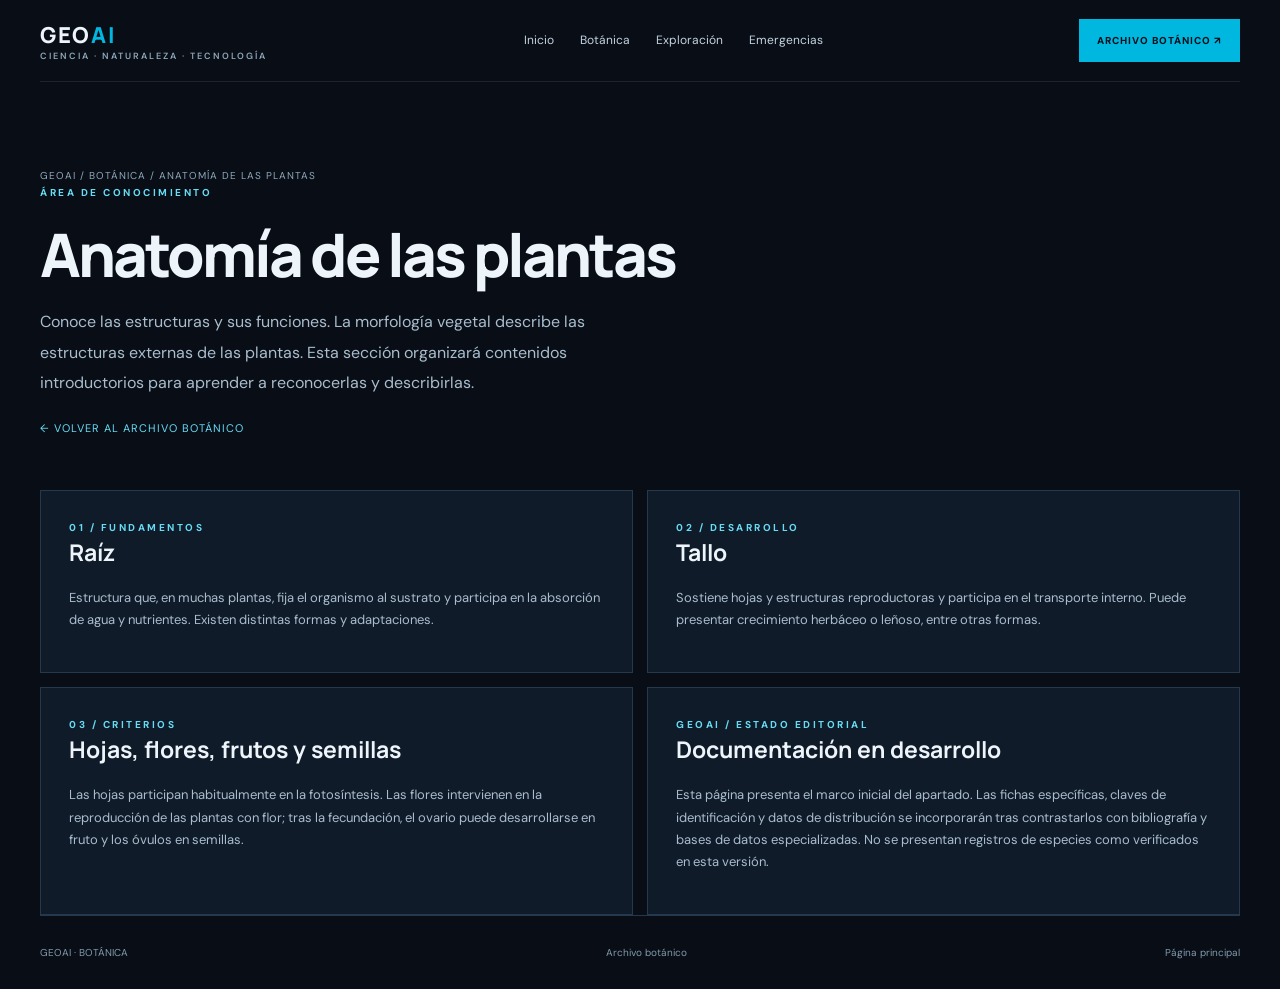
==== botanica-anatomia.html @ 945f8188 "Add botanical page: Anatomía de las plantas" ====
<!doctype html><html lang="es"><head><meta charset="utf-8"><meta name="viewport" content="width=device-width,initial-scale=1"><meta name="theme-color" content="#080d16"><meta name="description" content="GEOAI Botánica — Anatomía de las plantas."><title>Anatomía de las plantas | GEOAI Botánica</title><link rel="stylesheet" href="botanica.css"></head><body><div class="wrap"><header class="top"><a class="brand" href="index.html">GEO<span>AI</span><small>CIENCIA · NATURALEZA · TECNOLOGÍA</small></a><nav class="nav"><a href="index.html">Inicio</a><a href="botanica.html">Botánica</a><a href="index.html#field-explorer">Exploración</a><a href="index.html#emergencias">Emergencias</a></nav><a class="top-cta" href="botanica.html">ARCHIVO BOTÁNICO ↗</a></header><main><section class="detail-hero"><div class="crumb">GEOAI / BOTÁNICA / ANATOMÍA DE LAS PLANTAS</div><div class="eyebrow">ÁREA DE CONOCIMIENTO</div><h1>Anatomía de las plantas</h1><p class="lead">Conoce las estructuras y sus funciones. La morfología vegetal describe las estructuras externas de las plantas. Esta sección organizará contenidos introductorios para aprender a reconocerlas y describirlas.</p><a class="back" href="botanica.html">← VOLVER AL ARCHIVO BOTÁNICO</a></section><section class="detail-grid"><article class="content-panel"><div class="eyebrow">01 / FUNDAMENTOS</div><h2>Raíz</h2><p>Estructura que, en muchas plantas, fija el organismo al sustrato y participa en la absorción de agua y nutrientes. Existen distintas formas y adaptaciones.</p></article><article class="content-panel"><div class="eyebrow">02 / DESARROLLO</div><h2>Tallo</h2><p>Sostiene hojas y estructuras reproductoras y participa en el transporte interno. Puede presentar crecimiento herbáceo o leñoso, entre otras formas.</p></article><article class="content-panel"><div class="eyebrow">03 / CRITERIOS</div><h2>Hojas, flores, frutos y semillas</h2><p>Las hojas participan habitualmente en la fotosíntesis. Las flores intervienen en la reproducción de las plantas con flor; tras la fecundación, el ovario puede desarrollarse en fruto y los óvulos en semillas.</p></article><article class="content-panel"><div class="eyebrow">GEOAI / ESTADO EDITORIAL</div><h2>Documentación en desarrollo</h2><p>Esta página presenta el marco inicial del apartado. Las fichas específicas, claves de identificación y datos de distribución se incorporarán tras contrastarlos con bibliografía y bases de datos especializadas. No se presentan registros de especies como verificados en esta versión.</p></article></section></main><footer class="footer"><span>GEOAI · BOTÁNICA</span><a href="botanica.html">Archivo botánico</a><a href="index.html">Página principal</a></footer></div></body></html>
---- botanica.css ----
@import url('https://fonts.googleapis.com/css2?family=DM+Sans:wght@400;500;600;700&family=Manrope:wght@400;500;600;700;800&display=swap');
:root{--bg:#080d16;--panel:#101b29;--panel2:#142538;--line:#24394d;--text:#edf5fb;--muted:#a9bdcd;--cyan:#00b7df;--cyan2:#67ddf5}
*{box-sizing:border-box}html{scroll-behavior:smooth}body{margin:0;background:var(--bg);color:var(--text);font:15px/1.7 "DM Sans",sans-serif}a{color:inherit;text-decoration:none}.wrap{width:min(1200px,calc(100% - 48px));margin:auto}.top{height:82px;border-bottom:1px solid #ffffff18;display:flex;align-items:center;justify-content:space-between;gap:24px}.brand{font:800 22px Manrope,sans-serif;letter-spacing:2px}.brand span{color:var(--cyan)}.brand small{display:block;color:#8ea8bc;font:600 9px "DM Sans";letter-spacing:2px}.nav{display:flex;gap:26px;color:#c4d3df;font-size:12px}.nav a:hover,.back:hover{color:var(--cyan2)}.top-cta,.button{display:inline-flex;align-items:center;justify-content:center;padding:12px 17px;background:var(--cyan);color:#04111b;font-size:10px;font-weight:800;letter-spacing:1px;border:1px solid var(--cyan);transition:.2s}.top-cta:hover,.button:hover{background:var(--cyan2);transform:translateY(-2px)}.hero{position:relative;min-height:570px;display:grid;grid-template-columns:1.05fr .95fr;align-items:center;gap:48px;padding:75px 0}.hero:after{content:"";position:absolute;z-index:-1;right:-12vw;top:5%;width:65%;height:90%;background:radial-gradient(ellipse,#007da533,transparent 68%)}.eyebrow{font-size:10px;font-weight:700;letter-spacing:2.5px;color:var(--cyan2)}h1,h2,h3,p{margin-top:0}h1{font:800 clamp(44px,6vw,76px)/1.04 Manrope,sans-serif;letter-spacing:-3px;margin:22px 0}.hero h1 span{color:var(--cyan)}.lead{max-width:580px;color:var(--muted);font-size:16px;line-height:1.9}.actions{display:flex;gap:12px;flex-wrap:wrap;margin-top:30px}.button.secondary{background:transparent;color:var(--text);border-color:#527087}.hero-image{min-height:390px;border:1px solid #5ad7f044;background:linear-gradient(180deg,#08111b22,#08111bcc),url('https://images.unsplash.com/photo-1518531933037-91b2f5f229cc?auto=format&fit=crop&w=1200&q=85') center/cover;box-shadow:0 25px 80px #0008;position:relative}.hero-image:after{content:"GEOAI / BOTANICAL RESEARCH";position:absolute;bottom:20px;left:22px;color:#dff8ff;font-size:9px;letter-spacing:2px}.stats{display:grid;grid-template-columns:repeat(3,1fr);border-block:1px solid var(--line);padding:20px 0;margin:10px 0 0}.stats div{padding:0 22px;border-right:1px solid var(--line)}.stats div:first-child{padding-left:0}.stats div:last-child{border:0}.stats b{display:block;font:700 22px Manrope;color:var(--cyan2)}.stats span{font-size:10px;color:var(--muted);letter-spacing:1px}.section{padding:86px 0}.section-head{display:flex;justify-content:space-between;align-items:end;gap:30px;margin-bottom:28px}.section h2{font:800 clamp(30px,4vw,46px)/1.12 Manrope;letter-spacing:-1.5px;margin:10px 0}.section-head p{max-width:440px;color:var(--muted);font-size:13px;margin:0}.modules{display:grid;grid-template-columns:repeat(3,1fr);gap:15px}.module{min-height:280px;background:linear-gradient(145deg,#142538,#0c1521);border:1px solid var(--line);padding:24px;display:flex;flex-direction:column;position:relative;overflow:hidden;transition:.25s}.module:before{content:"";position:absolute;width:170px;height:170px;border:1px solid #00b7df22;border-radius:50%;right:-80px;top:-70px;box-shadow:0 0 0 22px #00b7df08,0 0 0 45px #00b7df05}.module:hover{border-color:var(--cyan);transform:translateY(-5px);background:linear-gradient(145deg,#19364b,#0c1521)}.module .num{font-size:10px;color:var(--cyan2);letter-spacing:2px}.module h3{font:700 22px Manrope;margin:24px 0 10px}.module p{color:var(--muted);font-size:12px;max-width:300px}.module strong{margin-top:auto;color:var(--cyan2);font-size:10px;letter-spacing:1px}.banner{padding:30px;background:linear-gradient(110deg,#10334a,#0d1b2a);border:1px solid #1d526b;display:flex;align-items:center;justify-content:space-between;gap:30px}.banner p{color:#c1d4e1;margin:8px 0 0;font-size:12px}.banner h3{font:700 23px Manrope;margin:0}.note{border-left:2px solid var(--cyan);padding:14px 18px;background:#0e1b29;color:var(--muted);font-size:12px;margin-top:26px}.footer{border-top:1px solid var(--line);padding:28px 0;color:#829bad;font-size:10px;display:flex;justify-content:space-between;gap:20px}.detail-hero{padding:85px 0 50px;max-width:850px}.detail-hero h1{font-size:clamp(38px,5vw,60px)}.content-panel{background:var(--panel);border:1px solid var(--line);padding:28px;margin:20px 0}.content-panel h2{font:700 23px Manrope}.content-panel p,.content-panel li{color:var(--muted);font-size:13px}.back{color:var(--cyan2);font-size:11px;letter-spacing:1px}.detail-grid{display:grid;grid-template-columns:repeat(2,1fr);gap:14px}.detail-grid .content-panel{margin:0}.crumb{font-size:10px;color:#8fa9bd;letter-spacing:1px}@media(max-width:800px){.nav{display:none}.hero{grid-template-columns:1fr;padding:55px 0}.hero-image{min-height:300px;grid-row:1}.modules{grid-template-columns:1fr 1fr}.section-head,.banner{align-items:flex-start;flex-direction:column}.stats div{padding:0 10px}.wrap{width:min(100% - 36px,1200px)}}@media(max-width:520px){.modules,.detail-grid{grid-template-columns:1fr}.stats b{font-size:17px}.stats span{font-size:8px}.top-cta{display:none}.section{padding:62px 0}.footer{flex-direction:column}}
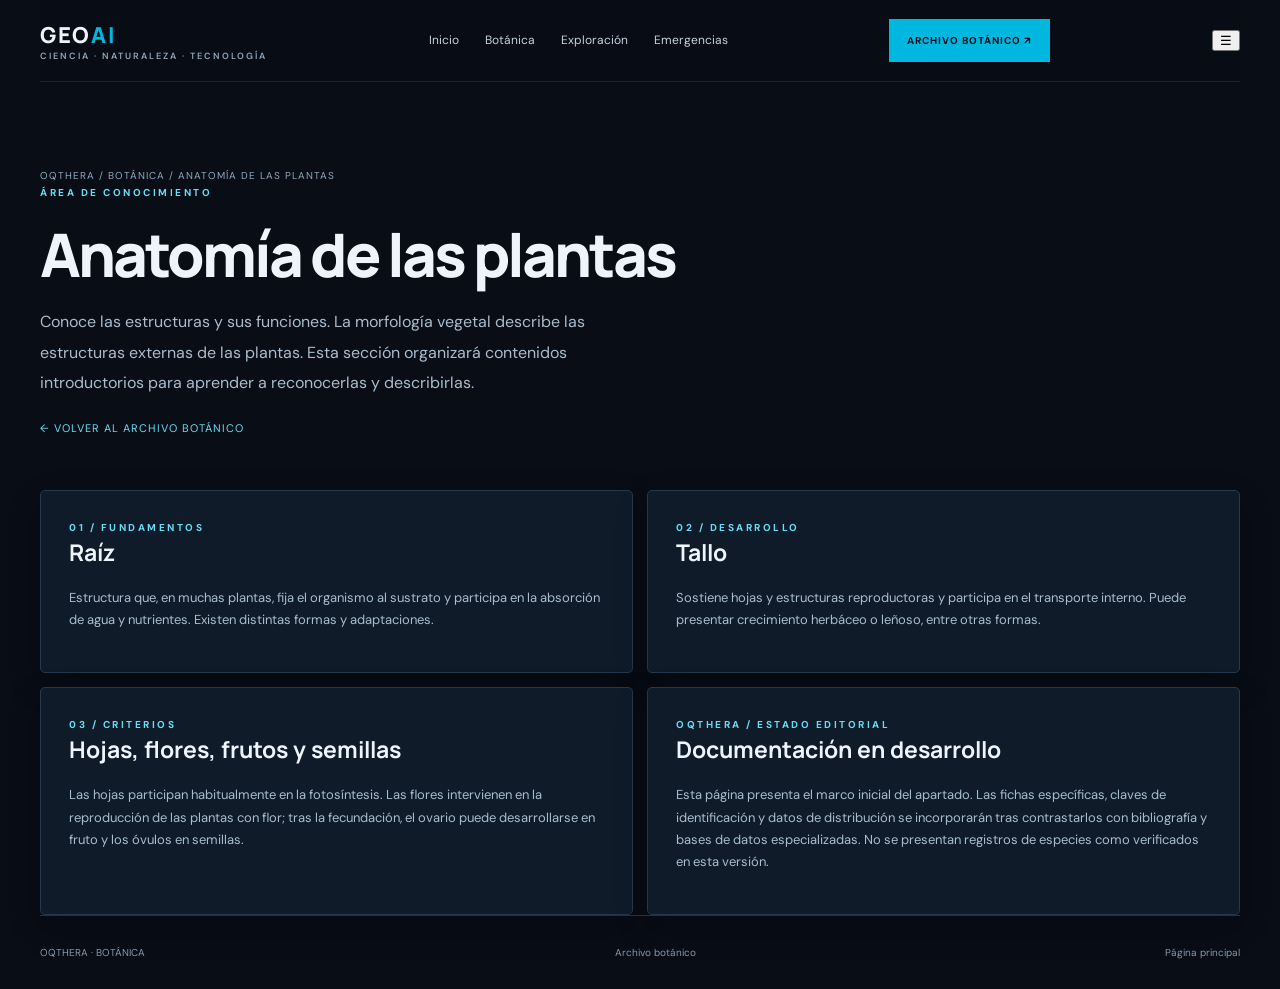
==== commit eab4f963: "Rebrand botanical detail page to OQTHERA" ====
--- a/botanica-anatomia.html
+++ b/botanica-anatomia.html
@@ -1 +1 @@
-<!doctype html><html lang="es"><head><meta charset="utf-8"><meta name="viewport" content="width=device-width,initial-scale=1"><meta name="theme-color" content="#080d16"><meta name="description" content="GEOAI Botánica — Anatomía de las plantas."><title>Anatomía de las plantas | GEOAI Botánica</title><link rel="stylesheet" href="botanica.css"></head><body><div class="wrap"><header class="top"><a class="brand" href="index.html">GEO<span>AI</span><small>CIENCIA · NATURALEZA · TECNOLOGÍA</small></a><nav class="nav"><a href="index.html">Inicio</a><a href="botanica.html">Botánica</a><a href="index.html#field-explorer">Exploración</a><a href="index.html#emergencias">Emergencias</a></nav><a class="top-cta" href="botanica.html">ARCHIVO BOTÁNICO ↗</a></header><main><section class="detail-hero"><div class="crumb">GEOAI / BOTÁNICA / ANATOMÍA DE LAS PLANTAS</div><div class="eyebrow">ÁREA DE CONOCIMIENTO</div><h1>Anatomía de las plantas</h1><p class="lead">Conoce las estructuras y sus funciones. La morfología vegetal describe las estructuras externas de las plantas. Esta sección organizará contenidos introductorios para aprender a reconocerlas y describirlas.</p><a class="back" href="botanica.html">← VOLVER AL ARCHIVO BOTÁNICO</a></section><section class="detail-grid"><article class="content-panel"><div class="eyebrow">01 / FUNDAMENTOS</div><h2>Raíz</h2><p>Estructura que, en muchas plantas, fija el organismo al sustrato y participa en la absorción de agua y nutrientes. Existen distintas formas y adaptaciones.</p></article><article class="content-panel"><div class="eyebrow">02 / DESARROLLO</div><h2>Tallo</h2><p>Sostiene hojas y estructuras reproductoras y participa en el transporte interno. Puede presentar crecimiento herbáceo o leñoso, entre otras formas.</p></article><article class="content-panel"><div class="eyebrow">03 / CRITERIOS</div><h2>Hojas, flores, frutos y semillas</h2><p>Las hojas participan habitualmente en la fotosíntesis. Las flores intervienen en la reproducción de las plantas con flor; tras la fecundación, el ovario puede desarrollarse en fruto y los óvulos en semillas.</p></article><article class="content-panel"><div class="eyebrow">GEOAI / ESTADO EDITORIAL</div><h2>Documentación en desarrollo</h2><p>Esta página presenta el marco inicial del apartado. Las fichas específicas, claves de identificación y datos de distribución se incorporarán tras contrastarlos con bibliografía y bases de datos especializadas. No se presentan registros de especies como verificados en esta versión.</p></article></section></main><footer class="footer"><span>GEOAI · BOTÁNICA</span><a href="botanica.html">Archivo botánico</a><a href="index.html">Página principal</a></footer></div></body></html>+<!doctype html><html lang="es"><head><meta charset="utf-8"><meta name="viewport" content="width=device-width,initial-scale=1"><meta name="theme-color" content="#080d16"><meta name="description" content="OQTHERA Botánica — Anatomía de las plantas."><title>Anatomía de las plantas | OQTHERA Botánica</title><link rel="stylesheet" href="botanica.css?v=5"></head><body class="botany botany-detail"><div class="wrap"><header class="top"><a class="brand" href="index.html">GEO<span>AI</span><small>CIENCIA · NATURALEZA · TECNOLOGÍA</small></a><nav class="nav"><a href="index.html">Inicio</a><a href="botanica.html">Botánica</a><a href="index.html#field-explorer">Exploración</a><a href="index.html#emergencias">Emergencias</a></nav><a class="top-cta" href="botanica.html">ARCHIVO BOTÁNICO ↗</a><button id="menu" aria-label="Abrir menú" aria-expanded="false">☰</button></header><main><section class="detail-hero"><div class="crumb">OQTHERA / BOTÁNICA / ANATOMÍA DE LAS PLANTAS</div><div class="eyebrow">ÁREA DE CONOCIMIENTO</div><h1>Anatomía de las plantas</h1><p class="lead">Conoce las estructuras y sus funciones. La morfología vegetal describe las estructuras externas de las plantas. Esta sección organizará contenidos introductorios para aprender a reconocerlas y describirlas.</p><a class="back" href="botanica.html">← VOLVER AL ARCHIVO BOTÁNICO</a></section><section class="detail-grid"><article class="content-panel"><div class="eyebrow">01 / FUNDAMENTOS</div><h2>Raíz</h2><p>Estructura que, en muchas plantas, fija el organismo al sustrato y participa en la absorción de agua y nutrientes. Existen distintas formas y adaptaciones.</p></article><article class="content-panel"><div class="eyebrow">02 / DESARROLLO</div><h2>Tallo</h2><p>Sostiene hojas y estructuras reproductoras y participa en el transporte interno. Puede presentar crecimiento herbáceo o leñoso, entre otras formas.</p></article><article class="content-panel"><div class="eyebrow">03 / CRITERIOS</div><h2>Hojas, flores, frutos y semillas</h2><p>Las hojas participan habitualmente en la fotosíntesis. Las flores intervienen en la reproducción de las plantas con flor; tras la fecundación, el ovario puede desarrollarse en fruto y los óvulos en semillas.</p></article><article class="content-panel"><div class="eyebrow">OQTHERA / ESTADO EDITORIAL</div><h2>Documentación en desarrollo</h2><p>Esta página presenta el marco inicial del apartado. Las fichas específicas, claves de identificación y datos de distribución se incorporarán tras contrastarlos con bibliografía y bases de datos especializadas. No se presentan registros de especies como verificados en esta versión.</p></article></section></main><footer class="footer"><span>OQTHERA · BOTÁNICA</span><a href="botanica.html">Archivo botánico</a><a href="index.html">Página principal</a></footer></div><script>const menuButton=document.getElementById("menu");const mainNav=document.querySelector(".nav");menuButton?.addEventListener("click",()=>{const opened=mainNav.classList.toggle("nav-open");menuButton.setAttribute("aria-expanded",String(opened));});</script></body></html>
--- a/botanica.css
+++ b/botanica.css
@@ -1,3 +1,32 @@
 @import url('https://fonts.googleapis.com/css2?family=DM+Sans:wght@400;500;600;700&family=Manrope:wght@400;500;600;700;800&display=swap');
 :root{--bg:#080d16;--panel:#101b29;--panel2:#142538;--line:#24394d;--text:#edf5fb;--muted:#a9bdcd;--cyan:#00b7df;--cyan2:#67ddf5}
 *{box-sizing:border-box}html{scroll-behavior:smooth}body{margin:0;background:var(--bg);color:var(--text);font:15px/1.7 "DM Sans",sans-serif}a{color:inherit;text-decoration:none}.wrap{width:min(1200px,calc(100% - 48px));margin:auto}.top{height:82px;border-bottom:1px solid #ffffff18;display:flex;align-items:center;justify-content:space-between;gap:24px}.brand{font:800 22px Manrope,sans-serif;letter-spacing:2px}.brand span{color:var(--cyan)}.brand small{display:block;color:#8ea8bc;font:600 9px "DM Sans";letter-spacing:2px}.nav{display:flex;gap:26px;color:#c4d3df;font-size:12px}.nav a:hover,.back:hover{color:var(--cyan2)}.top-cta,.button{display:inline-flex;align-items:center;justify-content:center;padding:12px 17px;background:var(--cyan);color:#04111b;font-size:10px;font-weight:800;letter-spacing:1px;border:1px solid var(--cyan);transition:.2s}.top-cta:hover,.button:hover{background:var(--cyan2);transform:translateY(-2px)}.hero{position:relative;min-height:570px;display:grid;grid-template-columns:1.05fr .95fr;align-items:center;gap:48px;padding:75px 0}.hero:after{content:"";position:absolute;z-index:-1;right:-12vw;top:5%;width:65%;height:90%;background:radial-gradient(ellipse,#007da533,transparent 68%)}.eyebrow{font-size:10px;font-weight:700;letter-spacing:2.5px;color:var(--cyan2)}h1,h2,h3,p{margin-top:0}h1{font:800 clamp(44px,6vw,76px)/1.04 Manrope,sans-serif;letter-spacing:-3px;margin:22px 0}.hero h1 span{color:var(--cyan)}.lead{max-width:580px;color:var(--muted);font-size:16px;line-height:1.9}.actions{display:flex;gap:12px;flex-wrap:wrap;margin-top:30px}.button.secondary{background:transparent;color:var(--text);border-color:#527087}.hero-image{min-height:390px;border:1px solid #5ad7f044;background:linear-gradient(180deg,#08111b22,#08111bcc),url('https://images.unsplash.com/photo-1518531933037-91b2f5f229cc?auto=format&fit=crop&w=1200&q=85') center/cover;box-shadow:0 25px 80px #0008;position:relative}.hero-image:after{content:"GEOAI / BOTANICAL RESEARCH";position:absolute;bottom:20px;left:22px;color:#dff8ff;font-size:9px;letter-spacing:2px}.stats{display:grid;grid-template-columns:repeat(3,1fr);border-block:1px solid var(--line);padding:20px 0;margin:10px 0 0}.stats div{padding:0 22px;border-right:1px solid var(--line)}.stats div:first-child{padding-left:0}.stats div:last-child{border:0}.stats b{display:block;font:700 22px Manrope;color:var(--cyan2)}.stats span{font-size:10px;color:var(--muted);letter-spacing:1px}.section{padding:86px 0}.section-head{display:flex;justify-content:space-between;align-items:end;gap:30px;margin-bottom:28px}.section h2{font:800 clamp(30px,4vw,46px)/1.12 Manrope;letter-spacing:-1.5px;margin:10px 0}.section-head p{max-width:440px;color:var(--muted);font-size:13px;margin:0}.modules{display:grid;grid-template-columns:repeat(3,1fr);gap:15px}.module{min-height:280px;background:linear-gradient(145deg,#142538,#0c1521);border:1px solid var(--line);padding:24px;display:flex;flex-direction:column;position:relative;overflow:hidden;transition:.25s}.module:before{content:"";position:absolute;width:170px;height:170px;border:1px solid #00b7df22;border-radius:50%;right:-80px;top:-70px;box-shadow:0 0 0 22px #00b7df08,0 0 0 45px #00b7df05}.module:hover{border-color:var(--cyan);transform:translateY(-5px);background:linear-gradient(145deg,#19364b,#0c1521)}.module .num{font-size:10px;color:var(--cyan2);letter-spacing:2px}.module h3{font:700 22px Manrope;margin:24px 0 10px}.module p{color:var(--muted);font-size:12px;max-width:300px}.module strong{margin-top:auto;color:var(--cyan2);font-size:10px;letter-spacing:1px}.banner{padding:30px;background:linear-gradient(110deg,#10334a,#0d1b2a);border:1px solid #1d526b;display:flex;align-items:center;justify-content:space-between;gap:30px}.banner p{color:#c1d4e1;margin:8px 0 0;font-size:12px}.banner h3{font:700 23px Manrope;margin:0}.note{border-left:2px solid var(--cyan);padding:14px 18px;background:#0e1b29;color:var(--muted);font-size:12px;margin-top:26px}.footer{border-top:1px solid var(--line);padding:28px 0;color:#829bad;font-size:10px;display:flex;justify-content:space-between;gap:20px}.detail-hero{padding:85px 0 50px;max-width:850px}.detail-hero h1{font-size:clamp(38px,5vw,60px)}.content-panel{background:var(--panel);border:1px solid var(--line);padding:28px;margin:20px 0}.content-panel h2{font:700 23px Manrope}.content-panel p,.content-panel li{color:var(--muted);font-size:13px}.back{color:var(--cyan2);font-size:11px;letter-spacing:1px}.detail-grid{display:grid;grid-template-columns:repeat(2,1fr);gap:14px}.detail-grid .content-panel{margin:0}.crumb{font-size:10px;color:#8fa9bd;letter-spacing:1px}@media(max-width:800px){.nav{display:none}.hero{grid-template-columns:1fr;padding:55px 0}.hero-image{min-height:300px;grid-row:1}.modules{grid-template-columns:1fr 1fr}.section-head,.banner{align-items:flex-start;flex-direction:column}.stats div{padding:0 10px}.wrap{width:min(100% - 36px,1200px)}}@media(max-width:520px){.modules,.detail-grid{grid-template-columns:1fr}.stats b{font-size:17px}.stats span{font-size:8px}.top-cta{display:none}.section{padding:62px 0}.footer{flex-direction:column}}
+
+/* Responsive navigation and final polish */
+.top{position:sticky;top:0;z-index:20;background:#080d16ed;backdrop-filter:blur(14px)}
+.module{border-radius:5px;box-shadow:0 12px 36px #0003}
+.module strong{display:flex;align-items:center;gap:8px}
+.module strong:after{content:"↗";font-size:15px}
+.hero-image{border-radius:4px;overflow:hidden}
+.content-panel{border-radius:5px;box-shadow:0 12px 34px #0003}
+a:focus-visible{outline:2px solid var(--cyan2);outline-offset:4px}
+@media(max-width:800px){.top{height:auto;min-height:76px;padding:14px 0;align-items:flex-start}.nav{display:flex;flex-wrap:wrap;justify-content:flex-end;gap:8px 14px;max-width:55%;font-size:11px}.top-cta{display:none}}
+@media(max-width:520px){.top{align-items:center}.nav{max-width:58%;gap:5px 10px;font-size:10px}.brand{font-size:18px}.brand small{font-size:7px}.hero-image{min-height:245px}}
+
+
+/* OQTHERA Botánica — immersive image modules and compact mobile navigation */
+.botany .hero-image{min-height:470px;border-radius:12px;background-image:linear-gradient(180deg,#07130b0a,#07130be0),url('https://images.unsplash.com/photo-1441974231531-c6227db76b6e?auto=format&fit=crop&w=1800&q=92');background-position:center;background-size:cover}
+.botany .hero-image:after{content:"OQTHERA / BOTANICAL FIELD ARCHIVE";letter-spacing:2.4px}
+.botany .modules{grid-template-columns:repeat(2,minmax(0,1fr));gap:22px}
+.botany .module{min-height:350px;padding:30px;border-radius:12px;justify-content:flex-end;background-color:#0b1a12;background-image:linear-gradient(180deg,#06100b08 0%,#06100b55 42%,#06100bf2 100%),var(--botany-image);background-size:cover;background-position:center;box-shadow:0 18px 42px #0006}
+.botany .module:before{inset:0;width:auto;height:auto;border:0;border-radius:0;right:0;top:0;box-shadow:none;background:linear-gradient(135deg,#7acb8b20,transparent 60%)}
+.botany .module:nth-child(1){--botany-image:url('https://images.unsplash.com/photo-1501004318641-b39e6451bec6?auto=format&fit=crop&w=1200&q=90')}
+.botany .module:nth-child(2){--botany-image:url('https://images.unsplash.com/photo-1518531933037-91b2f5f229cc?auto=format&fit=crop&w=1200&q=90')}
+.botany .module:nth-child(3){--botany-image:url('https://images.unsplash.com/photo-1483794344563-d27a8d18014e?auto=format&fit=crop&w=1200&q=90')}
+.botany .module:nth-child(4){--botany-image:url('https://images.unsplash.com/photo-1470252649378-9c29740c9fa8?auto=format&fit=crop&w=1200&q=90')}
+.botany .module:nth-child(5){--botany-image:url('https://images.unsplash.com/photo-1497250681960-ef046c08a56e?auto=format&fit=crop&w=1200&q=90')}
+.botany .module:nth-child(6){--botany-image:url('https://images.unsplash.com/photo-1441974231531-c6227db76b6e?auto=format&fit=crop&w=1200&q=90')}
+.botany .module h3{font-size:clamp(23px,2.3vw,30px);text-shadow:0 2px 14px #000}.botany .module p{max-width:520px;color:#e0eee3;font-size:14px;line-height:1.8;text-shadow:0 1px 8px #000}.botany .module .num,.botany .module strong{color:#b6f0bd;text-shadow:0 1px 8px #000}.botany .module strong{display:flex;gap:8px;align-items:center}.botany .module strong:after{content:"↗";font-size:16px}
+.botany .banner{border-radius:12px;padding:34px;background:linear-gradient(110deg,#102d1c,#0c1a12);margin-bottom:30px}
+@media(max-width:800px){.botany .wrap{width:min(100% - 28px,1200px)}.botany .top{padding:12px 0;min-height:70px;gap:10px}.botany .nav{display:none;order:3;position:absolute;top:100%;left:0;right:0;max-width:none;flex-direction:column;gap:0;padding:8px 14px;background:#08140df7;border:1px solid #79c98b35;border-radius:0 0 12px 12px;box-shadow:0 16px 30px #0008}.botany .nav.nav-open{display:flex}.botany .nav a{padding:13px 8px;border-bottom:1px solid #ffffff12;font-size:14px}.botany #menu{display:block;background:#10251a;border:1px solid #79c98b70;color:#eaffed;border-radius:8px;padding:9px 12px}.botany .top-cta{display:none}.botany .hero{grid-template-columns:1fr;gap:24px;padding:30px 0 42px;min-height:0}.botany .hero-image{grid-row:1;min-height:300px}.botany .modules{grid-template-columns:1fr}.botany .module{min-height:300px}.botany .section{padding:58px 0}.botany .section-head{gap:12px}.botany .stats{margin-top:24px}}
+@media(max-width:420px){.botany .wrap{width:calc(100% - 24px)}.botany .hero-image{min-height:250px}.botany h1{font-size:clamp(38px,12vw,54px);letter-spacing:-2px}.botany .module{min-height:270px;padding:22px}.botany .stats div{padding:0 8px}.botany .stats b{font-size:18px}.botany .stats span{font-size:8px;letter-spacing:.6px}}
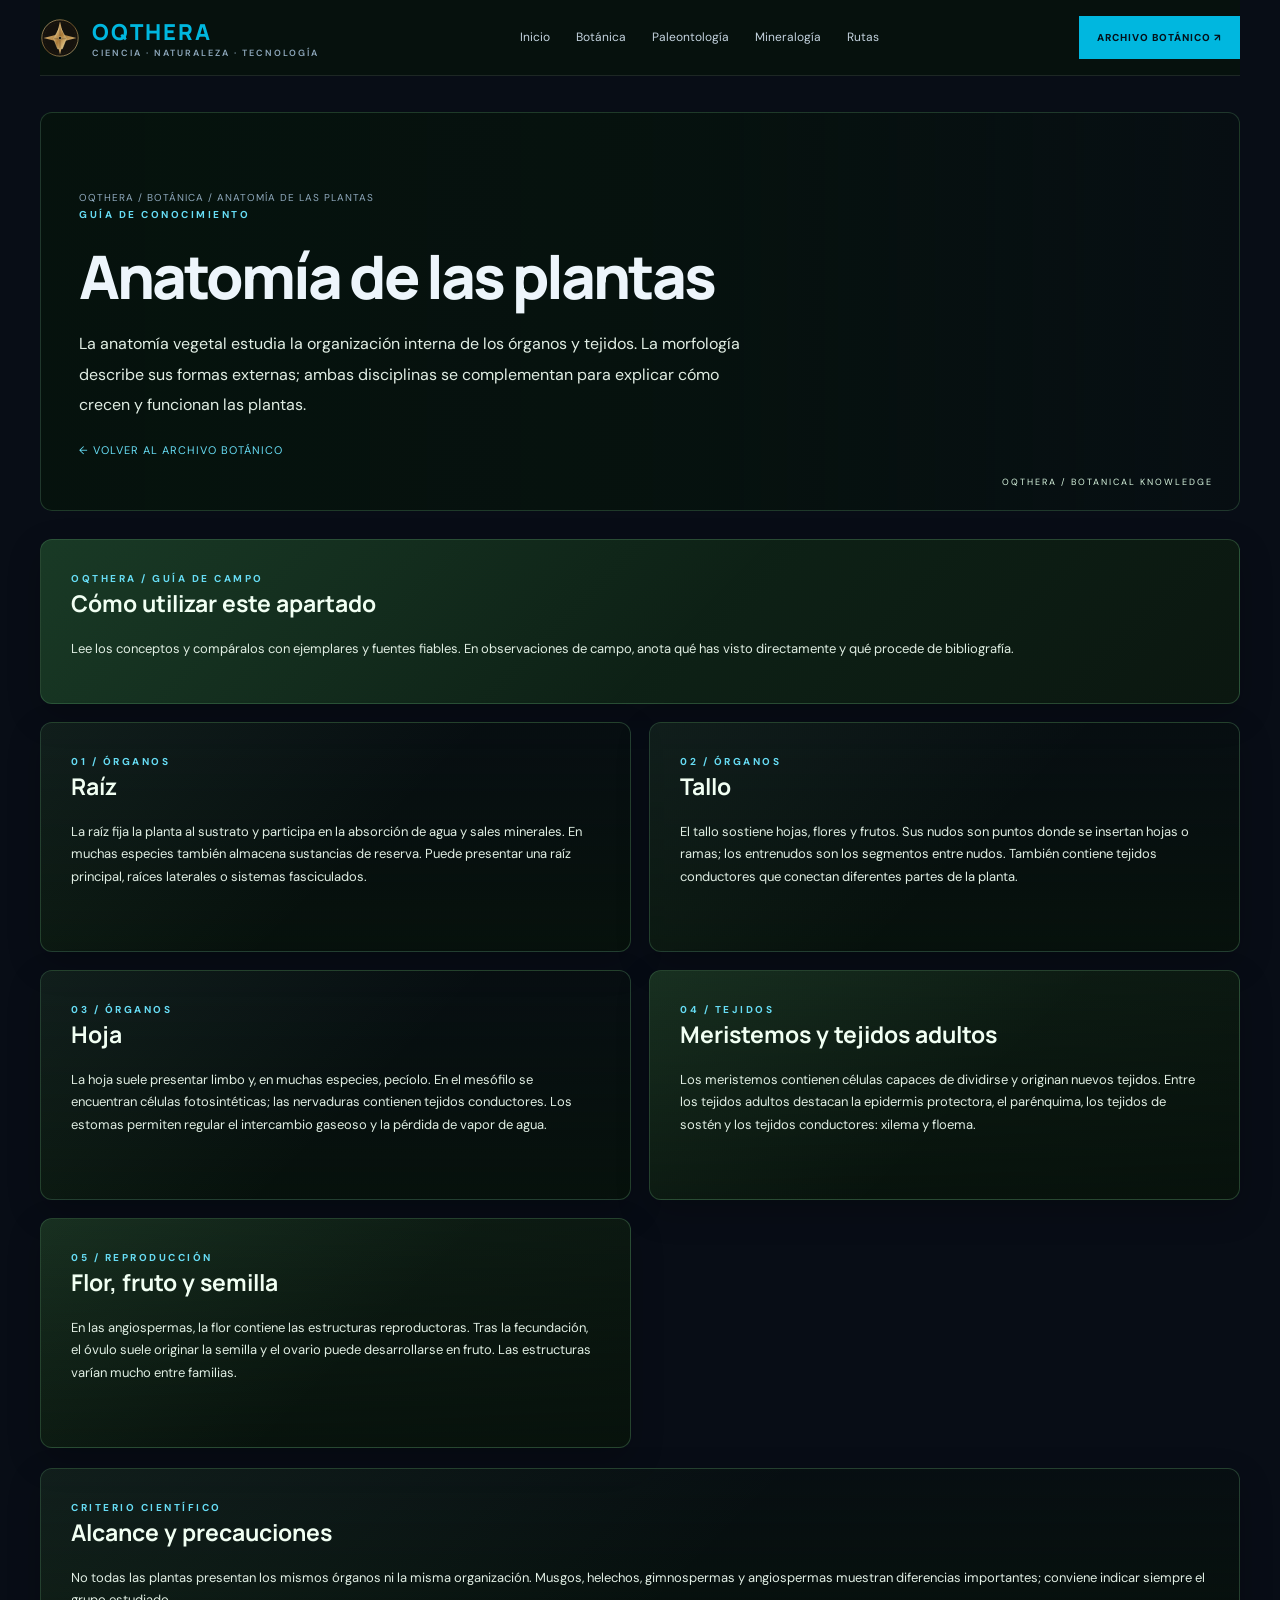
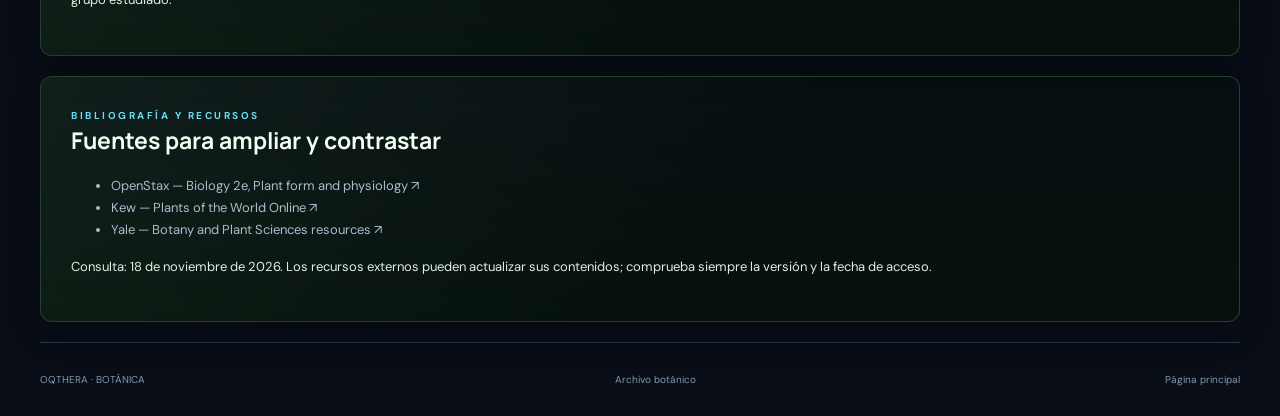
==== commit 4cf58a9f: "Publish sourced OQTHERA botanical learning content" ====
--- a/botanica-anatomia.html
+++ b/botanica-anatomia.html
@@ -1 +1,34 @@
-<!doctype html><html lang="es"><head><meta charset="utf-8"><meta name="viewport" content="width=device-width,initial-scale=1"><meta name="theme-color" content="#080d16"><meta name="description" content="OQTHERA Botánica — Anatomía de las plantas."><title>Anatomía de las plantas | OQTHERA Botánica</title><link rel="stylesheet" href="botanica.css?v=5"></head><body class="botany botany-detail"><div class="wrap"><header class="top"><a class="brand" href="index.html">GEO<span>AI</span><small>CIENCIA · NATURALEZA · TECNOLOGÍA</small></a><nav class="nav"><a href="index.html">Inicio</a><a href="botanica.html">Botánica</a><a href="index.html#field-explorer">Exploración</a><a href="index.html#emergencias">Emergencias</a></nav><a class="top-cta" href="botanica.html">ARCHIVO BOTÁNICO ↗</a><button id="menu" aria-label="Abrir menú" aria-expanded="false">☰</button></header><main><section class="detail-hero"><div class="crumb">OQTHERA / BOTÁNICA / ANATOMÍA DE LAS PLANTAS</div><div class="eyebrow">ÁREA DE CONOCIMIENTO</div><h1>Anatomía de las plantas</h1><p class="lead">Conoce las estructuras y sus funciones. La morfología vegetal describe las estructuras externas de las plantas. Esta sección organizará contenidos introductorios para aprender a reconocerlas y describirlas.</p><a class="back" href="botanica.html">← VOLVER AL ARCHIVO BOTÁNICO</a></section><section class="detail-grid"><article class="content-panel"><div class="eyebrow">01 / FUNDAMENTOS</div><h2>Raíz</h2><p>Estructura que, en muchas plantas, fija el organismo al sustrato y participa en la absorción de agua y nutrientes. Existen distintas formas y adaptaciones.</p></article><article class="content-panel"><div class="eyebrow">02 / DESARROLLO</div><h2>Tallo</h2><p>Sostiene hojas y estructuras reproductoras y participa en el transporte interno. Puede presentar crecimiento herbáceo o leñoso, entre otras formas.</p></article><article class="content-panel"><div class="eyebrow">03 / CRITERIOS</div><h2>Hojas, flores, frutos y semillas</h2><p>Las hojas participan habitualmente en la fotosíntesis. Las flores intervienen en la reproducción de las plantas con flor; tras la fecundación, el ovario puede desarrollarse en fruto y los óvulos en semillas.</p></article><article class="content-panel"><div class="eyebrow">OQTHERA / ESTADO EDITORIAL</div><h2>Documentación en desarrollo</h2><p>Esta página presenta el marco inicial del apartado. Las fichas específicas, claves de identificación y datos de distribución se incorporarán tras contrastarlos con bibliografía y bases de datos especializadas. No se presentan registros de especies como verificados en esta versión.</p></article></section></main><footer class="footer"><span>OQTHERA · BOTÁNICA</span><a href="botanica.html">Archivo botánico</a><a href="index.html">Página principal</a></footer></div><script>const menuButton=document.getElementById("menu");const mainNav=document.querySelector(".nav");menuButton?.addEventListener("click",()=>{const opened=mainNav.classList.toggle("nav-open");menuButton.setAttribute("aria-expanded",String(opened));});</script></body></html>+<!doctype html>
+<html lang="es">
+<head>
+<meta charset="utf-8"><meta name="viewport" content="width=device-width,initial-scale=1">
+<meta name="theme-color" content="#07120d">
+<meta name="description" content="OQTHERA Botánica — Anatomía de las plantas. Contenido introductorio con fuentes científicas consultables.">
+<title>Anatomía de las plantas | OQTHERA Botánica</title>
+<link rel="icon" href="assets/oqthera-mark.svg" type="image/svg+xml">
+<link rel="stylesheet" href="botanica.css?v=6">
+</head>
+<body class="botany botany-detail">
+<div class="wrap">
+<header class="top">
+<a class="brand" href="index.html"><img class="brand-logo" src="assets/oqthera-mark.svg" alt=""><span>OQTHERA<small>CIENCIA · NATURALEZA · TECNOLOGÍA</small></span></a>
+<nav class="nav" aria-label="Navegación principal"><a href="index.html">Inicio</a><a href="botanica.html">Botánica</a><a href="paleontologia.html">Paleontología</a><a href="mineralogia.html">Mineralogía</a><a href="rutas.html">Rutas</a></nav>
+<a class="top-cta" href="botanica.html">ARCHIVO BOTÁNICO ↗</a><button id="menu" aria-label="Abrir menú" aria-expanded="false">☰</button>
+</header>
+<main>
+<section class="detail-hero">
+<div class="crumb">OQTHERA / BOTÁNICA / ANATOMÍA DE LAS PLANTAS</div><div class="eyebrow">GUÍA DE CONOCIMIENTO</div>
+<h1>Anatomía de las plantas</h1><p class="lead">La anatomía vegetal estudia la organización interna de los órganos y tejidos. La morfología describe sus formas externas; ambas disciplinas se complementan para explicar cómo crecen y funcionan las plantas.</p>
+<a class="back" href="botanica.html">← VOLVER AL ARCHIVO BOTÁNICO</a>
+</section>
+<section class="detail-grid" aria-label="Contenidos"><div class="content-panel" style="grid-column:1/-1;background:linear-gradient(135deg,#102c1c,#0b1710);min-height:0"><div class="eyebrow">OQTHERA / GUÍA DE CAMPO</div><h2>Cómo utilizar este apartado</h2><p>Lee los conceptos y compáralos con ejemplares y fuentes fiables. En observaciones de campo, anota qué has visto directamente y qué procede de bibliografía.</p></div><article class="content-panel"><div class="eyebrow">01 / ÓRGANOS</div><h2>Raíz</h2><p>La raíz fija la planta al sustrato y participa en la absorción de agua y sales minerales. En muchas especies también almacena sustancias de reserva. Puede presentar una raíz principal, raíces laterales o sistemas fasciculados.</p></article><article class="content-panel"><div class="eyebrow">02 / ÓRGANOS</div><h2>Tallo</h2><p>El tallo sostiene hojas, flores y frutos. Sus nudos son puntos donde se insertan hojas o ramas; los entrenudos son los segmentos entre nudos. También contiene tejidos conductores que conectan diferentes partes de la planta.</p></article><article class="content-panel"><div class="eyebrow">03 / ÓRGANOS</div><h2>Hoja</h2><p>La hoja suele presentar limbo y, en muchas especies, pecíolo. En el mesófilo se encuentran células fotosintéticas; las nervaduras contienen tejidos conductores. Los estomas permiten regular el intercambio gaseoso y la pérdida de vapor de agua.</p></article><article class="content-panel"><div class="eyebrow">04 / TEJIDOS</div><h2>Meristemos y tejidos adultos</h2><p>Los meristemos contienen células capaces de dividirse y originan nuevos tejidos. Entre los tejidos adultos destacan la epidermis protectora, el parénquima, los tejidos de sostén y los tejidos conductores: xilema y floema.</p></article><article class="content-panel"><div class="eyebrow">05 / REPRODUCCIÓN</div><h2>Flor, fruto y semilla</h2><p>En las angiospermas, la flor contiene las estructuras reproductoras. Tras la fecundación, el óvulo suele originar la semilla y el ovario puede desarrollarse en fruto. Las estructuras varían mucho entre familias.</p></article></section>
+<section class="content-panel" style="margin-top:20px;min-height:0"><div class="eyebrow">CRITERIO CIENTÍFICO</div><h2>Alcance y precauciones</h2><p>No todas las plantas presentan los mismos órganos ni la misma organización. Musgos, helechos, gimnospermas y angiospermas muestran diferencias importantes; conviene indicar siempre el grupo estudiado.</p></section>
+<section class="content-panel" style="margin-top:20px;min-height:0"><div class="eyebrow">BIBLIOGRAFÍA Y RECURSOS</div><h2>Fuentes para ampliar y contrastar</h2><ul class="source-list"><li><a href="https://openstax.org/details/books/biology-2e" target="_blank" rel="noopener noreferrer">OpenStax — Biology 2e, Plant form and physiology ↗</a></li><li><a href="https://powo.science.kew.org/about" target="_blank" rel="noopener noreferrer">Kew — Plants of the World Online ↗</a></li><li><a href="https://guides.library.yale.edu/botany/taxonomy-and-nomenclature" target="_blank" rel="noopener noreferrer">Yale — Botany and Plant Sciences resources ↗</a></li></ul><p class="source-note">Consulta: 18 de noviembre de 2026. Los recursos externos pueden actualizar sus contenidos; comprueba siempre la versión y la fecha de acceso.</p></section>
+</main>
+<footer class="footer"><span>OQTHERA · BOTÁNICA</span><a href="botanica.html">Archivo botánico</a><a href="index.html">Página principal</a></footer>
+</div>
+<script>
+const menuButton=document.getElementById("menu"),mainNav=document.querySelector(".nav");
+menuButton?.addEventListener("click",()=>{const opened=mainNav.classList.toggle("nav-open");menuButton.setAttribute("aria-expanded",String(opened));});
+</script>
+</body></html>
--- a/botanica.css
+++ b/botanica.css
@@ -30,3 +30,26 @@
 .botany .banner{border-radius:12px;padding:34px;background:linear-gradient(110deg,#102d1c,#0c1a12);margin-bottom:30px}
 @media(max-width:800px){.botany .wrap{width:min(100% - 28px,1200px)}.botany .top{padding:12px 0;min-height:70px;gap:10px}.botany .nav{display:none;order:3;position:absolute;top:100%;left:0;right:0;max-width:none;flex-direction:column;gap:0;padding:8px 14px;background:#08140df7;border:1px solid #79c98b35;border-radius:0 0 12px 12px;box-shadow:0 16px 30px #0008}.botany .nav.nav-open{display:flex}.botany .nav a{padding:13px 8px;border-bottom:1px solid #ffffff12;font-size:14px}.botany #menu{display:block;background:#10251a;border:1px solid #79c98b70;color:#eaffed;border-radius:8px;padding:9px 12px}.botany .top-cta{display:none}.botany .hero{grid-template-columns:1fr;gap:24px;padding:30px 0 42px;min-height:0}.botany .hero-image{grid-row:1;min-height:300px}.botany .modules{grid-template-columns:1fr}.botany .module{min-height:300px}.botany .section{padding:58px 0}.botany .section-head{gap:12px}.botany .stats{margin-top:24px}}
 @media(max-width:420px){.botany .wrap{width:calc(100% - 24px)}.botany .hero-image{min-height:250px}.botany h1{font-size:clamp(38px,12vw,54px);letter-spacing:-2px}.botany .module{min-height:270px;padding:22px}.botany .stats div{padding:0 8px}.botany .stats b{font-size:18px}.botany .stats span{font-size:8px;letter-spacing:.6px}}
+
+
+/* Botanical detail pages: consistent OQTHERA identity, photography and mobile layout */
+.botany-detail .top{position:sticky;top:0;z-index:30;background:#07120df2;backdrop-filter:blur(14px);min-height:76px;height:auto;padding:12px 0}
+.botany-detail .brand{display:flex;align-items:center;gap:12px;color:var(--cyan)}
+.botany-detail .brand-logo{width:40px;height:40px;object-fit:contain}
+.botany-detail .brand span{display:block}
+.botany-detail .detail-hero{max-width:none;min-height:390px;padding:76px 38px 48px;margin:36px 0 28px;border:1px solid #79c98b38;border-radius:12px;position:relative;isolation:isolate;overflow:hidden;background:linear-gradient(90deg,#06130df2 0%,#06130dcf 55%,#06130d50 100%),url('https://images.unsplash.com/photo-1441974231531-c6227db76b6e?auto=format&fit=crop&w=1800&q=90') center/cover}
+.botany-detail .detail-hero:after{content:"OQTHERA / BOTANICAL KNOWLEDGE";position:absolute;right:26px;bottom:20px;color:#d8f5df;font-size:9px;letter-spacing:2px}
+.botany-detail .detail-hero .lead{max-width:680px;color:#e1eee4}
+.botany-detail .detail-grid{gap:18px}
+.botany-detail .content-panel{min-height:230px;padding:30px;border-radius:12px;position:relative;overflow:hidden;background:linear-gradient(180deg,#07120c60,#07120cf2),var(--detail-image,linear-gradient(135deg,#142b1d,#0c1711));background-size:cover;background-position:center;border-color:#79c98b42}
+.botany-detail .content-panel:after{content:"";position:absolute;inset:0;pointer-events:none;background:linear-gradient(135deg,#79c98b16,transparent 55%)}
+.botany-detail .content-panel>*{position:relative;z-index:1}
+.botany-detail .content-panel:nth-child(1){--detail-image:url('https://images.unsplash.com/photo-1501004318641-b39e6451bec6?auto=format&fit=crop&w=1100&q=88')}
+.botany-detail .content-panel:nth-child(2){--detail-image:url('https://images.unsplash.com/photo-1518531933037-91b2f5f229cc?auto=format&fit=crop&w=1100&q=88')}
+.botany-detail .content-panel:nth-child(3){--detail-image:url('https://images.unsplash.com/photo-1483794344563-d27a8d18014e?auto=format&fit=crop&w=1100&q=88')}
+.botany-detail .content-panel:nth-child(4){--detail-image:url('https://images.unsplash.com/photo-1470252649378-9c29740c9fa8?auto=format&fit=crop&w=1100&q=88')}
+.botany-detail .content-panel h2{color:#f1fff3}
+.botany-detail .content-panel p{color:#e0eee3}
+.botany-detail #menu{display:none}
+@media(max-width:800px){.botany-detail .top{flex-wrap:wrap}.botany-detail .nav{display:none;order:3;position:absolute;top:100%;left:0;right:0;max-width:none;flex-direction:column;gap:0;padding:8px 14px;background:#08140df7;border:1px solid #79c98b35;border-radius:0 0 12px 12px}.botany-detail .nav.nav-open{display:flex}.botany-detail .nav a{padding:12px 8px;border-bottom:1px solid #ffffff14}.botany-detail #menu{display:block;background:#10251a;border:1px solid #79c98b70;color:#eaffed;border-radius:8px;padding:9px 12px}.botany-detail .detail-hero{padding:48px 22px 38px;min-height:330px;margin:20px 0}.botany-detail .detail-grid{grid-template-columns:1fr}.botany-detail .content-panel{min-height:200px;padding:24px}.botany-detail .top-cta{display:none}}
+@media(max-width:420px){.botany-detail .wrap{width:calc(100% - 24px)}.botany-detail .detail-hero h1{font-size:38px;letter-spacing:-1.8px}.botany-detail .brand-logo{width:34px;height:34px}}
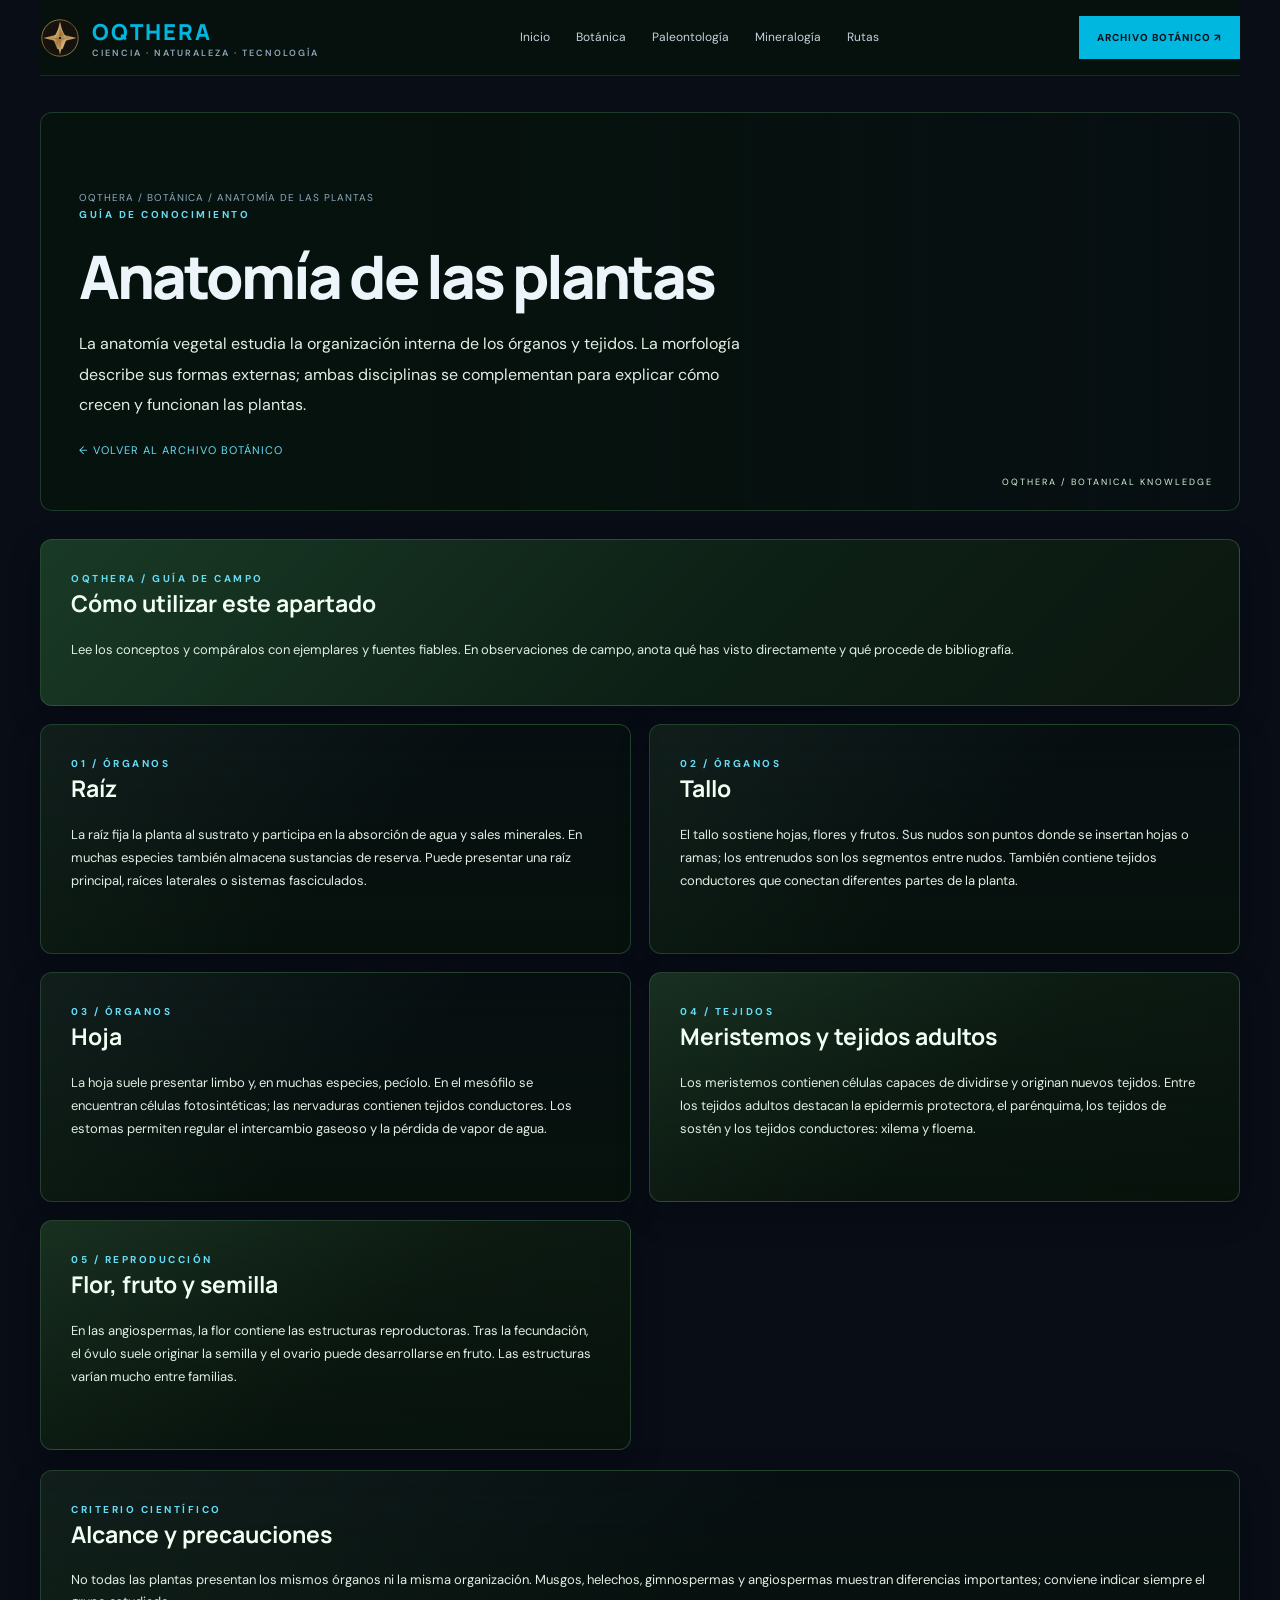
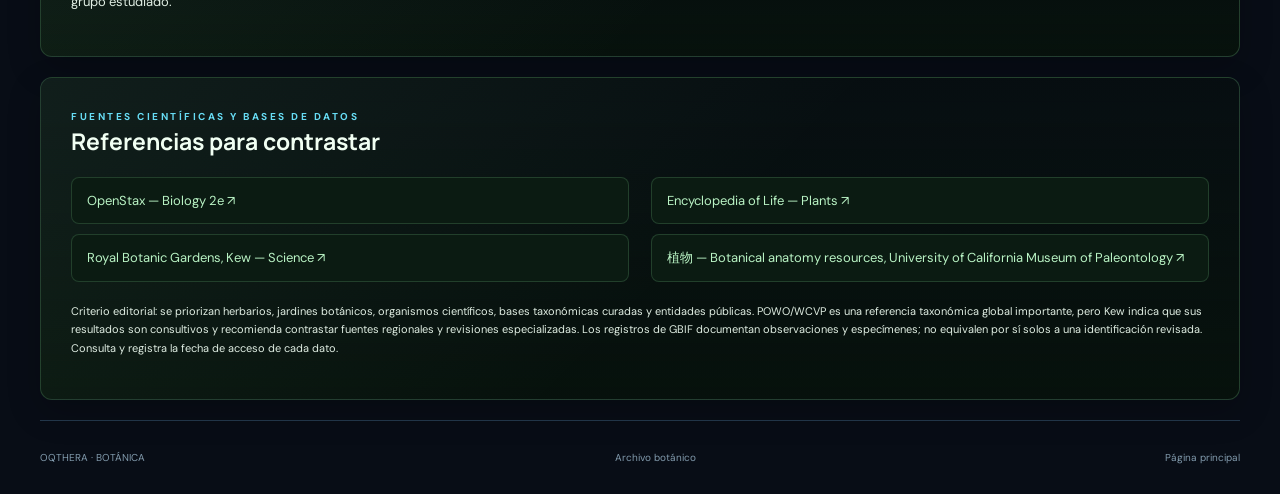
==== commit 07c6d279: "Strengthen OQTHERA botanical scientific references" ====
--- a/botanica-anatomia.html
+++ b/botanica-anatomia.html
@@ -23,7 +23,7 @@
 </section>
 <section class="detail-grid" aria-label="Contenidos"><div class="content-panel" style="grid-column:1/-1;background:linear-gradient(135deg,#102c1c,#0b1710);min-height:0"><div class="eyebrow">OQTHERA / GUÍA DE CAMPO</div><h2>Cómo utilizar este apartado</h2><p>Lee los conceptos y compáralos con ejemplares y fuentes fiables. En observaciones de campo, anota qué has visto directamente y qué procede de bibliografía.</p></div><article class="content-panel"><div class="eyebrow">01 / ÓRGANOS</div><h2>Raíz</h2><p>La raíz fija la planta al sustrato y participa en la absorción de agua y sales minerales. En muchas especies también almacena sustancias de reserva. Puede presentar una raíz principal, raíces laterales o sistemas fasciculados.</p></article><article class="content-panel"><div class="eyebrow">02 / ÓRGANOS</div><h2>Tallo</h2><p>El tallo sostiene hojas, flores y frutos. Sus nudos son puntos donde se insertan hojas o ramas; los entrenudos son los segmentos entre nudos. También contiene tejidos conductores que conectan diferentes partes de la planta.</p></article><article class="content-panel"><div class="eyebrow">03 / ÓRGANOS</div><h2>Hoja</h2><p>La hoja suele presentar limbo y, en muchas especies, pecíolo. En el mesófilo se encuentran células fotosintéticas; las nervaduras contienen tejidos conductores. Los estomas permiten regular el intercambio gaseoso y la pérdida de vapor de agua.</p></article><article class="content-panel"><div class="eyebrow">04 / TEJIDOS</div><h2>Meristemos y tejidos adultos</h2><p>Los meristemos contienen células capaces de dividirse y originan nuevos tejidos. Entre los tejidos adultos destacan la epidermis protectora, el parénquima, los tejidos de sostén y los tejidos conductores: xilema y floema.</p></article><article class="content-panel"><div class="eyebrow">05 / REPRODUCCIÓN</div><h2>Flor, fruto y semilla</h2><p>En las angiospermas, la flor contiene las estructuras reproductoras. Tras la fecundación, el óvulo suele originar la semilla y el ovario puede desarrollarse en fruto. Las estructuras varían mucho entre familias.</p></article></section>
 <section class="content-panel" style="margin-top:20px;min-height:0"><div class="eyebrow">CRITERIO CIENTÍFICO</div><h2>Alcance y precauciones</h2><p>No todas las plantas presentan los mismos órganos ni la misma organización. Musgos, helechos, gimnospermas y angiospermas muestran diferencias importantes; conviene indicar siempre el grupo estudiado.</p></section>
-<section class="content-panel" style="margin-top:20px;min-height:0"><div class="eyebrow">BIBLIOGRAFÍA Y RECURSOS</div><h2>Fuentes para ampliar y contrastar</h2><ul class="source-list"><li><a href="https://openstax.org/details/books/biology-2e" target="_blank" rel="noopener noreferrer">OpenStax — Biology 2e, Plant form and physiology ↗</a></li><li><a href="https://powo.science.kew.org/about" target="_blank" rel="noopener noreferrer">Kew — Plants of the World Online ↗</a></li><li><a href="https://guides.library.yale.edu/botany/taxonomy-and-nomenclature" target="_blank" rel="noopener noreferrer">Yale — Botany and Plant Sciences resources ↗</a></li></ul><p class="source-note">Consulta: 18 de noviembre de 2026. Los recursos externos pueden actualizar sus contenidos; comprueba siempre la versión y la fecha de acceso.</p></section>
+<section class="content-panel" style="margin-top:20px;min-height:0"><div class="eyebrow">FUENTES CIENTÍFICAS Y BASES DE DATOS</div><h2>Referencias para contrastar</h2><ul class="source-list"><li><a href="https://openstax.org/details/books/biology-2e" target="_blank" rel="noopener noreferrer">OpenStax — Biology 2e ↗</a></li><li><a href="https://eol.org/" target="_blank" rel="noopener noreferrer">Encyclopedia of Life — Plants ↗</a></li><li><a href="https://www.kew.org/science" target="_blank" rel="noopener noreferrer">Royal Botanic Gardens, Kew — Science ↗</a></li><li><a href="https://ucmp.berkeley.edu/" target="_blank" rel="noopener noreferrer">植物 — Botanical anatomy resources, University of California Museum of Paleontology ↗</a></li></ul><p class="source-note">Criterio editorial: se priorizan herbarios, jardines botánicos, organismos científicos, bases taxonómicas curadas y entidades públicas. POWO/WCVP es una referencia taxonómica global importante, pero Kew indica que sus resultados son consultivos y recomienda contrastar fuentes regionales y revisiones especializadas. Los registros de GBIF documentan observaciones y especímenes; no equivalen por sí solos a una identificación revisada. Consulta y registra la fecha de acceso de cada dato.</p></section>
 </main>
 <footer class="footer"><span>OQTHERA · BOTÁNICA</span><a href="botanica.html">Archivo botánico</a><a href="index.html">Página principal</a></footer>
 </div>
--- a/botanica.css
+++ b/botanica.css
@@ -53,3 +53,13 @@
 .botany-detail #menu{display:none}
 @media(max-width:800px){.botany-detail .top{flex-wrap:wrap}.botany-detail .nav{display:none;order:3;position:absolute;top:100%;left:0;right:0;max-width:none;flex-direction:column;gap:0;padding:8px 14px;background:#08140df7;border:1px solid #79c98b35;border-radius:0 0 12px 12px}.botany-detail .nav.nav-open{display:flex}.botany-detail .nav a{padding:12px 8px;border-bottom:1px solid #ffffff14}.botany-detail #menu{display:block;background:#10251a;border:1px solid #79c98b70;color:#eaffed;border-radius:8px;padding:9px 12px}.botany-detail .detail-hero{padding:48px 22px 38px;min-height:330px;margin:20px 0}.botany-detail .detail-grid{grid-template-columns:1fr}.botany-detail .content-panel{min-height:200px;padding:24px}.botany-detail .top-cta{display:none}}
 @media(max-width:420px){.botany-detail .wrap{width:calc(100% - 24px)}.botany-detail .detail-hero h1{font-size:38px;letter-spacing:-1.8px}.botany-detail .brand-logo{width:34px;height:34px}}
+
+
+/* Editorial references and reading layout for botanical knowledge pages */
+.botany-detail .source-list{display:grid;grid-template-columns:repeat(2,minmax(0,1fr));gap:10px 22px;list-style:none;padding:0;margin:20px 0}
+.botany-detail .source-list a{display:block;padding:13px 15px;border:1px solid #79c98b35;border-radius:8px;color:#b9f3c4;background:#0b1b12;text-decoration:none;line-height:1.5}
+.botany-detail .source-list a:hover{border-color:#79c98b;color:#fff;background:#102719}
+.botany-detail .source-note{font-size:11px;color:#9cb4a2;margin-top:18px}
+.botany-detail .detail-grid{align-items:stretch}
+.botany-detail .detail-grid .content-panel p{line-height:1.8}
+@media(max-width:650px){.botany-detail .source-list{grid-template-columns:1fr}.botany-detail .detail-grid .content-panel[style*="grid-column"]{grid-column:auto!important}}
